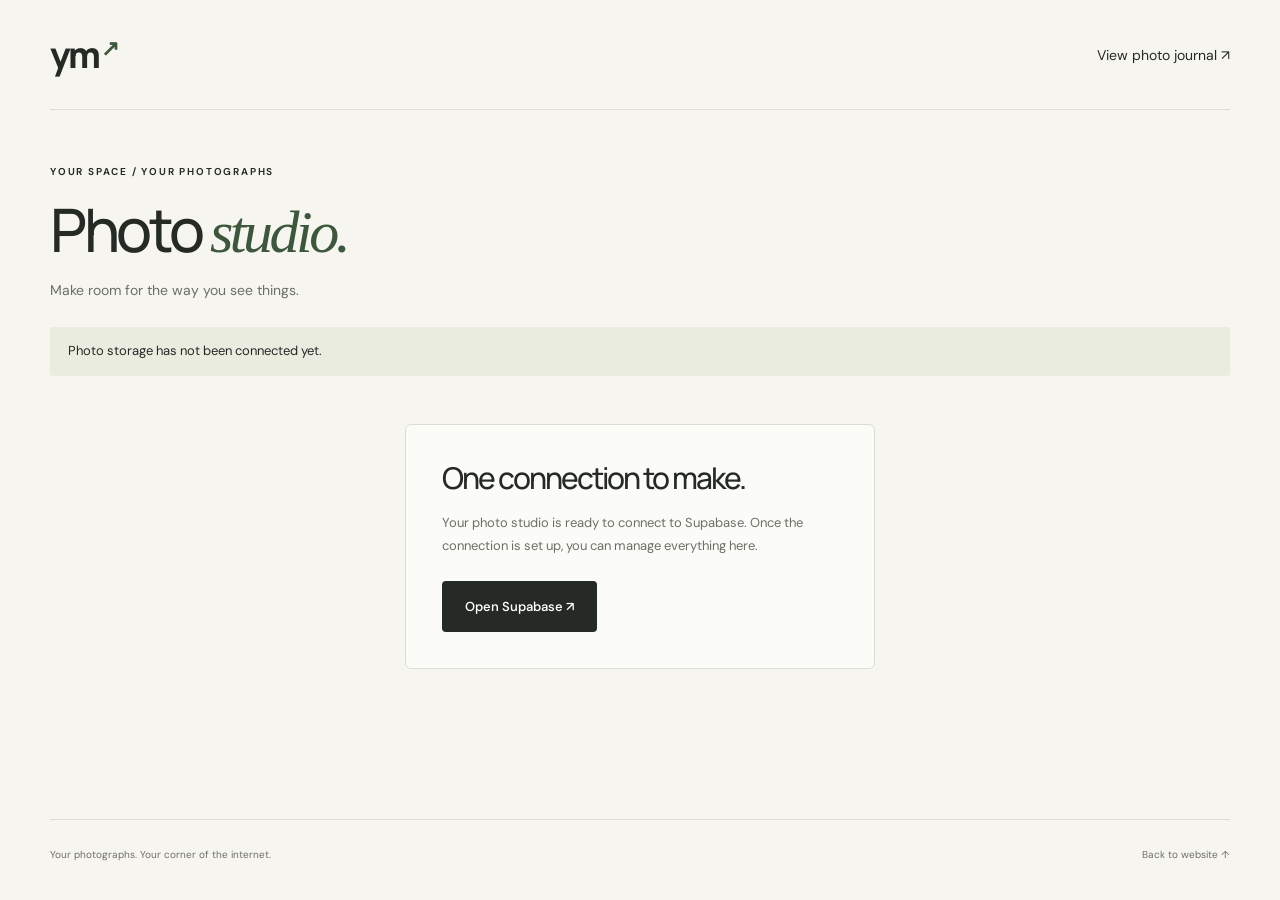
==== admin/index.html @ a3010257 "Add on-site photo journal and secure Supabase admin studio" ====
<!doctype html>
<html lang="en"><head>
  <meta charset="utf-8"><meta name="viewport" content="width=device-width, initial-scale=1"><meta name="robots" content="noindex,nofollow">
  <title>Photo studio — Yusuf</title><link rel="icon" href="../assets/favicon.svg" type="image/svg+xml">
  <link rel="stylesheet" href="../styles.css"><link rel="stylesheet" href="../photos.css"><link rel="stylesheet" href="admin.css">
  <script src="../photo-config.js" defer></script><script src="../vendor/supabase.js" defer></script><script type="module" src="admin.js"></script>
</head><body>
  <header class="site-header wrap"><a class="wordmark" href="../" aria-label="Yusuf home">ym<span>↗</span></a><nav aria-label="Studio navigation"><a href="../photos/">View photo journal ↗</a><button id="logout" hidden>Log out</button></nav></header>
  <main class="wrap studio"><div class="studio-heading"><div><p class="eyebrow">YOUR SPACE / YOUR PHOTOGRAPHS</p><h1>Photo <em>studio.</em></h1><p class="studio-intro">Make room for the way you see things.</p></div><div id="counts" class="studio-counts" hidden></div></div>
    <p id="status" role="status" aria-live="polite">Connecting…</p>
    <section id="setup" class="login-panel" hidden><h2>One connection to make.</h2><p>Your photo studio is ready to connect to Supabase. Once the connection is set up, you can manage everything here.</p><a class="button dark" href="https://supabase.com/dashboard" target="_blank" rel="noopener noreferrer">Open Supabase ↗</a></section>
    <section id="login" class="login-panel" hidden><h2>Welcome back.</h2><p>Log in to look after your photo journal.</p><form id="login-form"><label>Email<input type="email" name="email" autocomplete="username" required></label><label>Password<input type="password" name="password" autocomplete="current-password" required></label><button class="button dark" type="submit">Log in <span aria-hidden="true">↗</span></button></form><button id="forgot" class="plain-button">Forgot your password?</button></section>
    <section id="recovery" class="login-panel" hidden><h2>A fresh start.</h2><form id="password-form"><label>New password<input name="password" type="password" autocomplete="new-password" minlength="12" required></label><button class="button dark">Update password</button></form></section>
    <section id="workspace" hidden>
      <div class="studio-toolbar"><div><button class="button dark" id="upload">+ Add photos</button><input type="file" id="files" accept="image/jpeg,image/png,image/webp,image/avif" multiple hidden><span class="file-note">JPG, PNG, WebP, AVIF · up to 15 MB each</span></div><button id="save" class="button dark" disabled>Save changes ↗</button></div>
      <div class="studio-options"><label>Gallery layout<select id="layout"><option value="editorial">Editorial — staggered</option><option value="grid">Clean grid</option></select></label><label>Desktop columns<select id="columns"><option value="2">Two</option><option value="3">Three</option><option value="4">Four</option></select></label><label>Homepage cover<select id="hero"><option value="">No cover photo</option></select></label><button class="plain-button" id="discard" disabled>Discard unsaved changes</button></div>
      <p class="edit-note">Changes stay here until you save. Hidden photos are only visible to you. Use the arrows to change their order.</p>
      <div id="photo-list" class="studio-grid"></div><p id="empty" hidden>Your next photograph starts here. Add a few photos to begin.</p>
    </section>
    <noscript><p>Turn on JavaScript to use your photo studio.</p></noscript>
  </main>
  <dialog id="delete-dialog" class="confirm-dialog"><form method="dialog"><h2>Delete this photograph?</h2><p id="delete-name"></p><p>It will be removed from the website when you save your changes.</p><div><button value="cancel">Keep photo</button><button value="delete" class="danger">Delete photo</button></div></form></dialog>
  <footer class="wrap"><p>Your photographs. Your corner of the internet.</p><a href="../">Back to website ↑</a></footer>
</body></html>
---- styles.css ----
@import url('https://fonts.googleapis.com/css2?family=DM+Sans:wght@400;450;500;550;600;650;700&family=Manrope:wght@400;500;600;650;700;750;800&display=swap');
:root{--paper:#f6f5ef;--ink:#252a25;--muted:#6b7066;--green:#3c573c;--line:#dcded3;--serif:Georgia,'Times New Roman',serif}*{box-sizing:border-box}html{scroll-behavior:smooth;scroll-padding-top:30px}body{margin:0;background:var(--paper);color:var(--ink);font-family:'DM Sans',sans-serif;-webkit-font-smoothing:antialiased}a{color:inherit;text-decoration:none}button,a{-webkit-tap-highlight-color:transparent}a:focus-visible,button:focus-visible{outline:3px solid #7c942f;outline-offset:6px}img{max-width:100%;display:block}::selection{background:#d9e5ba}.wrap{width:min(1240px,calc(100% - 100px));margin-inline:auto}.site-header{display:flex;justify-content:space-between;align-items:center;height:110px;border-bottom:1px solid var(--line)}.wordmark{font-family:'Manrope',sans-serif;font-size:36px;font-weight:800;letter-spacing:-3px;line-height:1}.wordmark span{font-size:22px;margin-left:3px;color:var(--green);vertical-align:top;letter-spacing:0}nav{display:flex;gap:38px;font-size:14px}nav a:hover,.text-link:hover{color:#6a7d30}.hero{display:grid;grid-template-columns:1.05fr 1fr;gap:6%;padding-block:74px 68px;align-items:center}.eyebrow{font-size:10px;letter-spacing:1.8px;font-weight:650;margin:0 0 30px;display:flex;align-items:center;gap:9px}.status-dot{height:7px;width:7px;background:var(--green);border-radius:50%}h1,h2,h3,p,figure{margin:0}h1,h2,h3{font-family:'Manrope',sans-serif}h1{font-size:clamp(46px,5.2vw,72px);font-weight:500;line-height:1.04;letter-spacing:-3.5px}h1 em,h2 em,.interlude em,.photo-item p em{font-family:var(--serif);font-weight:400}h1 em{color:var(--green)}.intro{font-size:15px;line-height:1.75;max-width:355px;margin:26px 0}.button{display:inline-flex;justify-content:space-between;align-items:center;gap:35px;padding:17px 23px;border-radius:4px;font-size:13px;font-weight:550;transition:background .2s,transform .2s}.button:hover{transform:translateY(-2px)}.dark{background:var(--ink);color:#fff}.dark:hover{background:var(--green)}.hero-note{display:flex;align-items:center;gap:12px;font-size:10px;color:var(--muted);line-height:1.6;margin-top:32px}.small-cross{font-size:32px;color:var(--green)}.hero-photo{align-self:stretch;position:relative;min-height:570px;padding-bottom:42px}.hero-photo>img{height:100%;width:100%;object-fit:cover;border-radius:140px 4px 4px 4px;position:absolute;inset:0;height:calc(100% - 42px)}.hero-photo figcaption{display:flex;justify-content:space-between;align-items:center;gap:15px;position:absolute;bottom:0;width:100%;font-size:11px}.hero-photo figcaption>span{font-size:9px;letter-spacing:1.4px;color:var(--muted)}.photo-stamp{position:absolute;right:22px;top:25px;border:1px solid #ffffff80;color:#fff;font-size:8px;letter-spacing:1px;line-height:1.7;padding:9px;text-align:center;background:#1a261718}.interlude{border-block:1px solid var(--line);padding-block:25px;display:flex;align-items:center;justify-content:space-between;gap:20px}.interlude>span:first-child{font-size:9px;letter-spacing:1.6px;color:var(--muted)}.interlude p{font-size:18px}.interlude>span:last-child{font-size:23px}.section{padding-block:88px}.section-heading{display:flex;justify-content:space-between;align-items:flex-end;gap:25px;margin-bottom:36px}.section-heading .eyebrow{margin-bottom:17px}h2{font-size:clamp(34px,3.6vw,48px);font-weight:500;letter-spacing:-2px;line-height:1.15}h2>span{color:var(--green)}.text-link{font-size:12px;font-weight:550;border-bottom:1px solid var(--line);padding-bottom:7px;display:inline-flex;gap:30px;align-items:center}.project-grid{display:grid;grid-template-columns:1fr 1fr;gap:30px}.project-art{height:300px;display:block;overflow:hidden;position:relative;border-radius:7px}.race-art{background:#111d21}.race-art>img{height:100%;width:100%;object-fit:cover;transition:transform .5s}.project-art:hover>img{transform:scale(1.03)}.art-label{position:absolute;top:23px;left:24px;z-index:1;font-size:8px;letter-spacing:1.5px;color:#dce7e1}.play-pill{position:absolute;right:20px;bottom:20px;background:#d6ee8b;padding:12px 16px;border-radius:3px;font-size:9px;letter-spacing:1px;display:flex;gap:24px}.drop-art{background:#e4e7dd;display:grid;place-items:center}.drop-art .art-label{color:#58604f}.drop-window{width:64%;max-width:330px;background:#f6f7f1;border:1px solid #fff;border-radius:9px;box-shadow:0 24px 40px #4e5c4320;transform:rotate(-4deg);margin-top:25px;transition:transform .3s}.drop-art:hover .drop-window{transform:rotate(0deg)}.window-top{display:flex;padding:12px;border-bottom:1px solid #dfe2d7;align-items:center;gap:4px}.window-top i{height:5px;width:5px;background:#c4c8bc;border-radius:50%}.window-top span{font-size:9px;margin-left:auto;margin-right:40%}.drop-zone{display:flex;align-items:center;flex-direction:column;padding:14px 15px 22px}.drop-zone svg{width:55px;height:55px;stroke:#6a8261;fill:none;stroke-width:2;margin-bottom:10px}.drop-zone strong{font-size:13px;font-weight:500}.drop-zone span{font-size:9px;color:var(--muted);margin-top:6px}.project-info{padding-top:24px}.tags{display:flex;gap:7px;margin-bottom:13px}.tags span{font-size:9px;padding:5px 8px;border:1px solid var(--line);border-radius:3px;color:var(--muted)}h3{font-size:23px;font-weight:550;letter-spacing:-.7px}h3 a{display:flex;justify-content:space-between}h3 a span{font-size:22px;font-weight:400}.project-info p{font-size:13px;color:var(--muted);line-height:1.7;max-width:380px;margin:10px 0 18px}.more-projects{margin-top:38px;border-top:1px solid var(--line);padding-top:22px;display:flex;align-items:center;gap:32px;font-size:12px}.more-projects>span{font-size:9px;color:var(--muted);letter-spacing:1.2px;margin-right:auto}.more-projects a{display:flex;gap:26px}.photography{background:#e9ecdf}.photo-intro{font-size:13px;line-height:1.8;color:#5f6757}.photo-intro .text-link{margin-top:18px;border-color:#c8cfbb;color:var(--ink)}.photo-grid{display:grid;grid-template-columns:1fr 1.15fr 1fr;gap:24px;align-items:start;margin-top:46px}.photo-item>img{width:100%;height:auto;aspect-ratio:2/3;object-fit:cover;border-radius:3px;transition:filter .3s}.photo-item:hover>img{filter:brightness(1.06)}.photo-item>span{display:flex;justify-content:space-between;font-size:8px;letter-spacing:1.2px;margin-top:14px;color:#56624c}.photo-item.landscape{margin-top:58px}.photo-item.landscape>img{aspect-ratio:3/2}.photo-item p{font-size:31px;line-height:1.2;letter-spacing:-.8px;margin:32px 0 0 10px}.connect{display:grid;grid-template-columns:1fr 1fr;gap:70px;align-items:center}.connect .eyebrow{margin-bottom:24px}.connect h2{position:relative;font-size:54px}.connect p:last-child{font-size:13px;color:var(--muted);margin-top:22px}.connect-star{display:inline-block;font-size:67px;vertical-align:middle;margin-left:20px}.social-links{display:grid}.social-links a{display:flex;align-items:center;gap:22px;border-bottom:1px solid var(--line);padding:22px 0;transition:padding .2s}.social-links a[hidden]{display:none}.social-links a:hover{padding-left:8px;color:var(--green)}.social-links a>span:first-child{font-size:9px;color:var(--muted)}.social-links strong{font-weight:450;font-size:22px}.social-links a>span:last-child{margin-left:auto;font-size:24px}footer{display:flex;align-items:center;justify-content:space-between;gap:20px;border-top:1px solid var(--line);padding-block:28px}footer .wordmark{font-size:26px}footer p,footer>a:last-child{font-size:10px;color:var(--muted)}.skip-link{position:fixed;top:-100px;left:20px;padding:14px;background:#fff;z-index:10}.skip-link:focus{top:15px}
@media(min-width:1600px){.hero{padding-block:90px}.hero-photo{min-height:630px}}
@media(max-width:900px){.wrap{width:calc(100% - 48px)}.hero{gap:30px;padding-block:50px}h1{font-size:52px}.hero-photo{min-height:530px}.interlude p{font-size:15px}.project-art{height:250px}.photo-grid{gap:15px}.connect{gap:35px}.connect h2{font-size:44px}.connect-star{font-size:44px;margin-left:10px}}
@media(max-width:620px){.wrap{width:calc(100% - 40px)}.site-header{height:80px}nav{gap:20px;font-size:11px}.wordmark{font-size:30px}.hero{grid-template-columns:1fr;padding-top:40px;gap:38px}h1{font-size:58px;letter-spacing:-3px}.hero .eyebrow{font-size:9px}.hero-copy .intro{max-width:320px}.hero-note{display:none}.hero-photo{min-height:400px}.hero-photo>img{border-radius:95px 4px 4px 4px}.interlude{align-items:start}.interlude>span:first-child{max-width:85px;line-height:1.6;font-size:8px}.interlude p{max-width:190px;line-height:1.5}.section{padding-block:60px}.section-heading{align-items:start;flex-direction:column;gap:22px}h2{font-size:38px}.project-grid{grid-template-columns:1fr;gap:35px}.project-art{height:265px}.project-info{padding-top:18px}.more-projects{align-items:start;flex-direction:column;gap:18px}.more-projects a{width:100%;justify-content:space-between}.photo-grid{grid-template-columns:1fr 1fr;gap:18px;margin-top:30px}.photo-item.landscape{margin-top:40px}.photo-item:last-child{grid-column:1/-1;max-width:70%;margin:6px auto 0}.photo-item p{font-size:24px;margin:24px 0 0}.photo-item>span{font-size:7px;letter-spacing:.5px}.connect{grid-template-columns:1fr;gap:26px}.connect h2{font-size:48px}.connect-star{font-size:55px}.connect .eyebrow{font-size:9px}footer{flex-wrap:wrap}footer p{order:3;width:100%}.social-links strong{font-size:22px}}
@media(prefers-reduced-motion:reduce){html{scroll-behavior:auto}*,*::before,*::after{transition:none!important;animation:none!important}}

.support{margin-top:30px}.support p{font-size:11px;color:var(--muted);line-height:1.7;margin:0 0 14px}.coffee-widget{min-height:0}.coffee-widget:has(.bmc-btn)+.coffee-fallback{display:none}.coffee-widget .bmc-btn{min-width:0!important;max-width:100%;height:52px!important;font-size:23px!important}.coffee-fallback{margin-top:4px;padding:13px 18px;background:#5f7fff;color:white;border-radius:5px;border:0}.coffee-fallback:hover{color:white;background:#4c6de8}
---- photos.css ----
[hidden]{display:none!important}.journal-intro{font-size:14px;line-height:1.8;color:var(--muted)}.journal-grid{display:grid;grid-template-columns:repeat(var(--columns,3),minmax(0,1fr));gap:32px 24px;margin-top:48px}.photo-item{background:none;border:0;padding:0;text-align:left;color:inherit;font:inherit;cursor:pointer;min-width:0}.photo-item[data-aspect="square"]>img{aspect-ratio:1}.photo-item[data-aspect="original"]>img{aspect-ratio:auto;object-fit:contain}.journal-grid .photo-item.landscape{margin-top:0}.journal-grid .photo-item>img{aspect-ratio:4/5}.journal-grid .photo-item[data-aspect="landscape"]>img{aspect-ratio:3/2}.journal-grid .photo-item[data-aspect="square"]>img{aspect-ratio:1}.journal-grid .photo-item[data-aspect="original"]>img{aspect-ratio:auto}.journal-grid[data-layout="editorial"] .photo-item:nth-child(3n+2){margin-top:64px}.journal-grid .journal-caption{font:12px/1.7 'DM Sans',sans-serif;color:var(--muted);letter-spacing:0;margin:10px 0;white-space:pre-line}.photo-grid[data-layout="grid"]{grid-template-columns:repeat(var(--columns,3),minmax(0,1fr))}.photo-grid[data-layout="grid"] .photo-item{margin-top:0;max-width:none;grid-column:auto}.photo-grid[data-layout="grid"] .photo-item>img{aspect-ratio:4/5}.photo-grid[data-layout="grid"] .photo-item[data-aspect="square"]>img{aspect-ratio:1}.photo-grid[data-layout="grid"] .photo-item[data-aspect="landscape"]>img{aspect-ratio:3/2}.photo-grid[data-layout="grid"] .photo-item[data-aspect="original"]>img{aspect-ratio:auto}.photo-viewer{width:min(1100px,94vw);max-height:94dvh;background:var(--paper);border:0;border-radius:6px;padding:24px;color:var(--ink)}.photo-viewer::backdrop{background:#101610df}.viewer-close{display:block;margin:0 0 15px auto;border:0;background:none;font:14px 'DM Sans',sans-serif;cursor:pointer;padding:8px}.viewer-body>img{width:100%;height:65dvh;object-fit:contain}.viewer-caption h2{font-size:22px;letter-spacing:-.5px;margin-top:20px}.viewer-caption p{font-size:13px;line-height:1.7;margin-top:8px;white-space:pre-line}.viewer-controls{display:flex;justify-content:space-between;align-items:center;margin-top:20px;font-size:12px}.viewer-controls button{border:1px solid var(--line);background:none;padding:12px;font:inherit;cursor:pointer}.hero:has(.hero-photo[hidden]){grid-template-columns:1fr}.hero:has(.hero-photo[hidden]) .hero-copy{max-width:700px}@media(max-width:620px){.journal-grid{grid-template-columns:repeat(2,minmax(0,1fr));gap:28px 16px}.journal-grid .photo-item:last-child{grid-column:auto;max-width:none;margin:0}.journal-grid[data-layout="editorial"] .photo-item:nth-child(3n+2){margin-top:30px}.photo-grid[data-layout="grid"]{grid-template-columns:repeat(2,minmax(0,1fr))}.viewer-body>img{height:55dvh}.photo-viewer{padding:15px}}
@media(min-width:621px){.photo-grid[data-columns="2"]{grid-template-columns:repeat(2,minmax(0,1fr))}.photo-grid[data-columns="4"]{grid-template-columns:repeat(4,minmax(0,1fr))}}
---- admin/admin.css ----
.studio{padding-block:55px 80px;min-height:78vh}.studio-heading{display:flex;justify-content:space-between;align-items:end;margin-bottom:28px}.studio-heading h1{font-size:60px}.studio-heading .eyebrow{margin-bottom:20px}.studio-intro{margin-top:18px;font-size:14px;color:var(--muted)}.studio-counts{font-size:12px;line-height:1.8;text-align:right;color:var(--muted)}#status{padding:14px 18px;background:#e9ecdf;border-radius:4px;font-size:13px;line-height:1.6;margin-bottom:24px}#status:empty{display:none}#status[data-error="true"]{background:#f7e4df;color:#8c3425}.login-panel{max-width:470px;margin:48px auto 70px;padding:36px;border:1px solid var(--line);border-radius:6px;background:#fff9}.login-panel h2{font-size:30px}.login-panel p{font-size:13px;line-height:1.8;color:var(--muted);margin:15px 0 24px}.login-panel form{display:grid;gap:20px}label{display:grid;gap:8px;font-size:11px;font-weight:550}input,select,textarea{width:100%;min-width:0;border:1px solid #ccd1c4;background:#fff;border-radius:4px;padding:12px;color:var(--ink);font:13px 'DM Sans',sans-serif}textarea{resize:vertical;min-height:78px}input:focus-visible,select:focus-visible,textarea:focus-visible{outline:2px solid #7c942f;outline-offset:2px}button{cursor:pointer;font-family:inherit}.button{border:0}.plain-button,nav button{border:0;background:none;padding:10px 0;font-size:12px;color:var(--green)}.login-panel .plain-button{margin-top:15px}button:disabled{cursor:default;opacity:.45}.studio-toolbar{display:flex;justify-content:space-between;gap:20px;padding-block:8px 28px;border-bottom:1px solid var(--line)}.studio-toolbar>div{display:flex;align-items:center;gap:16px}.file-note{font-size:10px;color:var(--muted)}.studio-options{display:grid;grid-template-columns:1fr .8fr 1.5fr auto;align-items:end;gap:20px;padding-block:24px}.studio-options .plain-button{padding-bottom:13px}.edit-note{font-size:12px;line-height:1.8;color:var(--muted);margin:0 0 28px}.studio-grid{display:grid;grid-template-columns:repeat(3,minmax(0,1fr));gap:24px}.edit-card{border:1px solid var(--line);border-radius:6px;background:#fffc;overflow:hidden;min-width:0}.edit-preview{height:230px;position:relative;background:#e9ecdf}.edit-preview img{width:100%;height:100%;object-fit:cover}.photo-state{position:absolute;left:12px;top:12px;background:var(--paper);padding:6px 9px;border-radius:3px;font-size:9px}.edit-fields{padding:20px;display:grid;gap:16px}.field-pair{display:grid;grid-template-columns:1fr 1fr;gap:12px}.check-row{display:flex;gap:18px;flex-wrap:wrap}.check-row label{display:flex;align-items:center;gap:6px}.check-row input{width:auto}.focal-control input{padding:0;accent-color:var(--green)}.card-actions{display:flex;justify-content:space-between;gap:10px;border-top:1px solid var(--line);padding-top:16px}.card-actions button{border:1px solid var(--line);background:none;padding:9px 12px;border-radius:3px;font-size:11px}.card-actions .danger,.danger{color:#a13d2a}.confirm-dialog{border:1px solid var(--line);border-radius:6px;background:var(--paper);padding:30px;max-width:430px;width:90vw;color:var(--ink)}.confirm-dialog::backdrop{background:#101610a0}.confirm-dialog h2{font-size:25px}.confirm-dialog p{font-size:13px;line-height:1.7;margin-top:16px}.confirm-dialog form>div{display:flex;justify-content:end;gap:15px;margin-top:28px}.confirm-dialog button{background:#fff;border:1px solid var(--line);padding:12px;border-radius:3px;font-size:12px}@media(max-width:900px){.studio-grid{grid-template-columns:repeat(2,minmax(0,1fr))}.studio-options{grid-template-columns:1fr 1fr}.studio-toolbar>div{align-items:start;flex-direction:column;gap:10px}}@media(max-width:620px){.studio{padding-top:35px}.studio-heading h1{font-size:47px}.studio-heading{align-items:start}.studio-counts{max-width:100px}.studio-grid{grid-template-columns:1fr}.studio-toolbar{align-items:start}.studio-toolbar .button{gap:10px;padding:14px 17px}.file-note{max-width:160px;line-height:1.6}.login-panel{padding:24px}.studio-options{gap:14px}.studio-options>label:last-of-type{grid-column:1/-1}.studio-options .plain-button{text-align:left}.edit-preview{height:300px}}
.studio-toolbar{position:sticky;top:0;z-index:2;background:var(--paper);padding-top:16px}
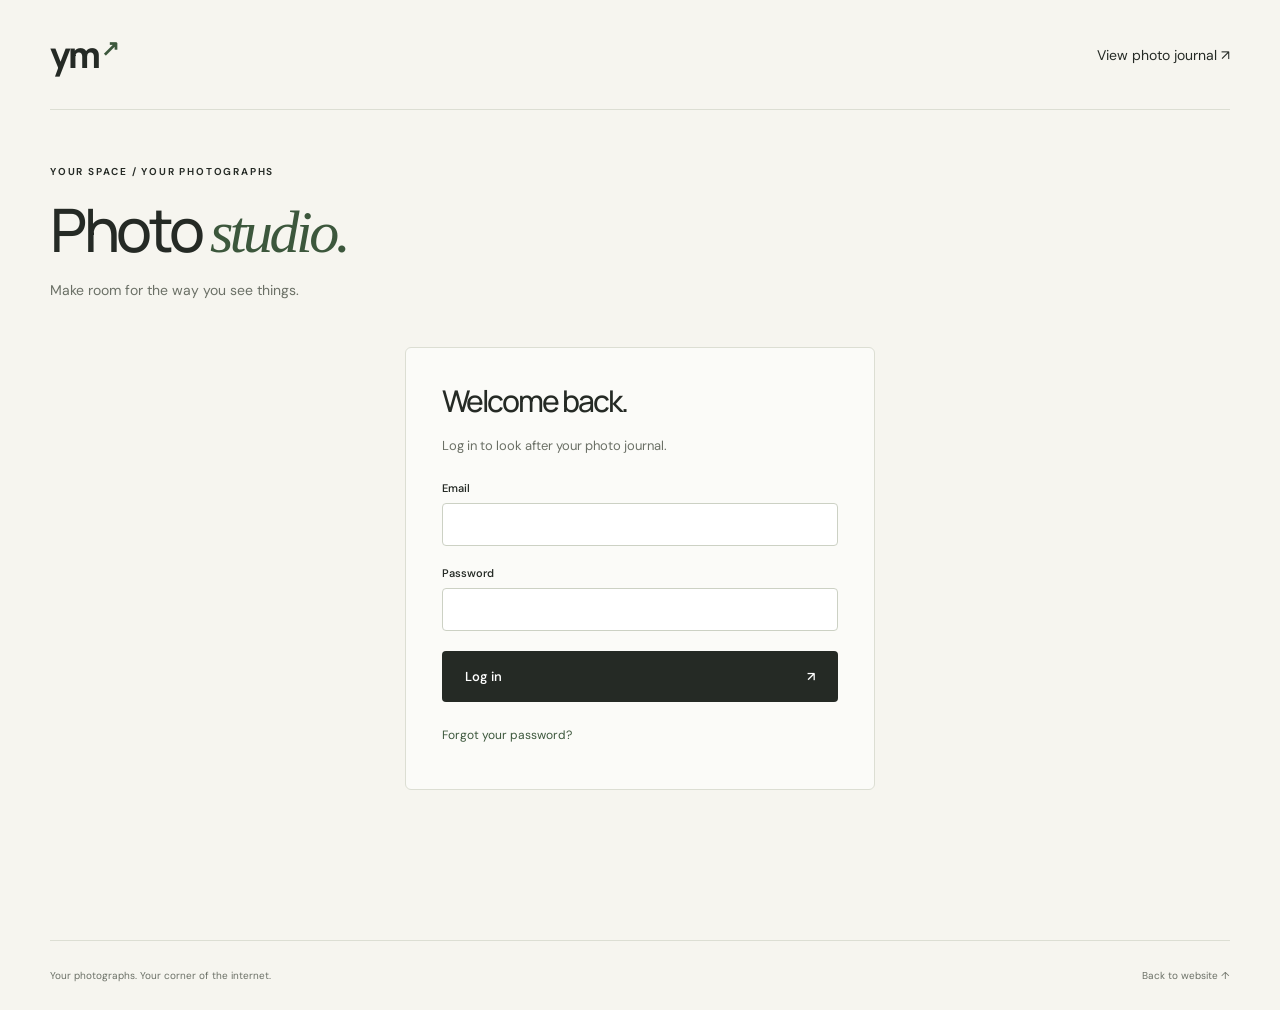
==== commit 287fa9e7: "Add secure AI photo suggestions with review before publishing" ====
--- a/admin/index.html
+++ b/admin/index.html
@@ -15,6 +15,7 @@
       <div class="studio-toolbar"><div><button class="button dark" id="upload">+ Add photos</button><input type="file" id="files" accept="image/jpeg,image/png,image/webp,image/avif" multiple hidden><span class="file-note">JPG, PNG, WebP, AVIF · up to 15 MB each</span></div><button id="save" class="button dark" disabled>Save changes ↗</button></div>
       <div class="studio-options"><label>Gallery layout<select id="layout"><option value="editorial">Editorial — staggered</option><option value="grid">Clean grid</option></select></label><label>Desktop columns<select id="columns"><option value="2">Two</option><option value="3">Three</option><option value="4">Four</option></select></label><label>Homepage cover<select id="hero"><option value="">No cover photo</option></select></label><button class="plain-button" id="discard" disabled>Discard unsaved changes</button></div>
       <p class="edit-note">Changes stay here until you save. Hidden photos are only visible to you. Use the arrows to change their order.</p>
+      <section class="ai-panel" aria-labelledby="ai-heading"><div><p class="eyebrow">A LITTLE HELP WITH THE WORDS</p><h2 id="ai-heading">AI photo assistant.</h2><p>Get a title, caption, accessibility description, and display shape for any photo. Review the draft and make it yours.</p><p class="ai-privacy">“Suggest with AI” sends a small photo preview and your notes to OpenAI. Nothing is published until you save.</p></div><div><label>Notes for the AI <span class="optional">optional</span><textarea id="ai-notes" maxlength="1000" rows="2" placeholder="A place, a memory, or the style you want…"></textarea></label><p id="ai-status" role="status">Checking AI connection…</p></div></section>
       <div id="photo-list" class="studio-grid"></div><p id="empty" hidden>Your next photograph starts here. Add a few photos to begin.</p>
     </section>
     <noscript><p>Turn on JavaScript to use your photo studio.</p></noscript>
--- a/admin/admin.css
+++ b/admin/admin.css
@@ -1,2 +1,3 @@
 .studio{padding-block:55px 80px;min-height:78vh}.studio-heading{display:flex;justify-content:space-between;align-items:end;margin-bottom:28px}.studio-heading h1{font-size:60px}.studio-heading .eyebrow{margin-bottom:20px}.studio-intro{margin-top:18px;font-size:14px;color:var(--muted)}.studio-counts{font-size:12px;line-height:1.8;text-align:right;color:var(--muted)}#status{padding:14px 18px;background:#e9ecdf;border-radius:4px;font-size:13px;line-height:1.6;margin-bottom:24px}#status:empty{display:none}#status[data-error="true"]{background:#f7e4df;color:#8c3425}.login-panel{max-width:470px;margin:48px auto 70px;padding:36px;border:1px solid var(--line);border-radius:6px;background:#fff9}.login-panel h2{font-size:30px}.login-panel p{font-size:13px;line-height:1.8;color:var(--muted);margin:15px 0 24px}.login-panel form{display:grid;gap:20px}label{display:grid;gap:8px;font-size:11px;font-weight:550}input,select,textarea{width:100%;min-width:0;border:1px solid #ccd1c4;background:#fff;border-radius:4px;padding:12px;color:var(--ink);font:13px 'DM Sans',sans-serif}textarea{resize:vertical;min-height:78px}input:focus-visible,select:focus-visible,textarea:focus-visible{outline:2px solid #7c942f;outline-offset:2px}button{cursor:pointer;font-family:inherit}.button{border:0}.plain-button,nav button{border:0;background:none;padding:10px 0;font-size:12px;color:var(--green)}.login-panel .plain-button{margin-top:15px}button:disabled{cursor:default;opacity:.45}.studio-toolbar{display:flex;justify-content:space-between;gap:20px;padding-block:8px 28px;border-bottom:1px solid var(--line)}.studio-toolbar>div{display:flex;align-items:center;gap:16px}.file-note{font-size:10px;color:var(--muted)}.studio-options{display:grid;grid-template-columns:1fr .8fr 1.5fr auto;align-items:end;gap:20px;padding-block:24px}.studio-options .plain-button{padding-bottom:13px}.edit-note{font-size:12px;line-height:1.8;color:var(--muted);margin:0 0 28px}.studio-grid{display:grid;grid-template-columns:repeat(3,minmax(0,1fr));gap:24px}.edit-card{border:1px solid var(--line);border-radius:6px;background:#fffc;overflow:hidden;min-width:0}.edit-preview{height:230px;position:relative;background:#e9ecdf}.edit-preview img{width:100%;height:100%;object-fit:cover}.photo-state{position:absolute;left:12px;top:12px;background:var(--paper);padding:6px 9px;border-radius:3px;font-size:9px}.edit-fields{padding:20px;display:grid;gap:16px}.field-pair{display:grid;grid-template-columns:1fr 1fr;gap:12px}.check-row{display:flex;gap:18px;flex-wrap:wrap}.check-row label{display:flex;align-items:center;gap:6px}.check-row input{width:auto}.focal-control input{padding:0;accent-color:var(--green)}.card-actions{display:flex;justify-content:space-between;gap:10px;border-top:1px solid var(--line);padding-top:16px}.card-actions button{border:1px solid var(--line);background:none;padding:9px 12px;border-radius:3px;font-size:11px}.card-actions .danger,.danger{color:#a13d2a}.confirm-dialog{border:1px solid var(--line);border-radius:6px;background:var(--paper);padding:30px;max-width:430px;width:90vw;color:var(--ink)}.confirm-dialog::backdrop{background:#101610a0}.confirm-dialog h2{font-size:25px}.confirm-dialog p{font-size:13px;line-height:1.7;margin-top:16px}.confirm-dialog form>div{display:flex;justify-content:end;gap:15px;margin-top:28px}.confirm-dialog button{background:#fff;border:1px solid var(--line);padding:12px;border-radius:3px;font-size:12px}@media(max-width:900px){.studio-grid{grid-template-columns:repeat(2,minmax(0,1fr))}.studio-options{grid-template-columns:1fr 1fr}.studio-toolbar>div{align-items:start;flex-direction:column;gap:10px}}@media(max-width:620px){.studio{padding-top:35px}.studio-heading h1{font-size:47px}.studio-heading{align-items:start}.studio-counts{max-width:100px}.studio-grid{grid-template-columns:1fr}.studio-toolbar{align-items:start}.studio-toolbar .button{gap:10px;padding:14px 17px}.file-note{max-width:160px;line-height:1.6}.login-panel{padding:24px}.studio-options{gap:14px}.studio-options>label:last-of-type{grid-column:1/-1}.studio-options .plain-button{text-align:left}.edit-preview{height:300px}}
 .studio-toolbar{position:sticky;top:0;z-index:2;background:var(--paper);padding-top:16px}
+.ai-panel{display:grid;grid-template-columns:1.2fr 1fr;gap:40px;border:1px solid var(--line);background:#e9ecdf70;border-radius:6px;padding:28px;margin-bottom:28px}.ai-panel h2{font-size:27px;letter-spacing:-.8px;margin:10px 0}.ai-panel p{font-size:12px;line-height:1.7;color:var(--muted)}.ai-panel .eyebrow{font-size:9px;letter-spacing:1.5px}.ai-panel .ai-privacy{font-size:10px;margin-top:12px}.optional{font-weight:400;color:var(--muted)}#ai-status{margin-top:12px}.ai-button{width:100%;padding:12px;border:1px solid #b9c2a8;border-radius:4px;background:#edf0e4;color:var(--green);font-size:12px}.ai-suggestion{padding:18px;border:1px solid #bdc7aa;border-radius:4px;background:#f4f6ed}.ai-suggestion h3{font:550 14px 'DM Sans',sans-serif;margin-bottom:14px}.ai-suggestion dt{font-size:10px;font-weight:600;color:var(--green);margin-top:12px}.ai-suggestion dd{font-size:12px;line-height:1.6;margin:5px 0 0;white-space:pre-line;overflow-wrap:anywhere}.ai-suggestion p{font-size:11px;line-height:1.6;color:var(--muted);margin-top:16px}.ai-review-actions{display:flex;flex-wrap:wrap;gap:8px;margin-top:18px}.ai-review-actions .button{font-size:11px;padding:12px}.ai-review-actions .plain-button{font-size:11px}.ai-suggestion:focus{outline:2px solid #7c942f;outline-offset:3px}@media(max-width:620px){.ai-panel{grid-template-columns:1fr;gap:20px;padding:22px}}
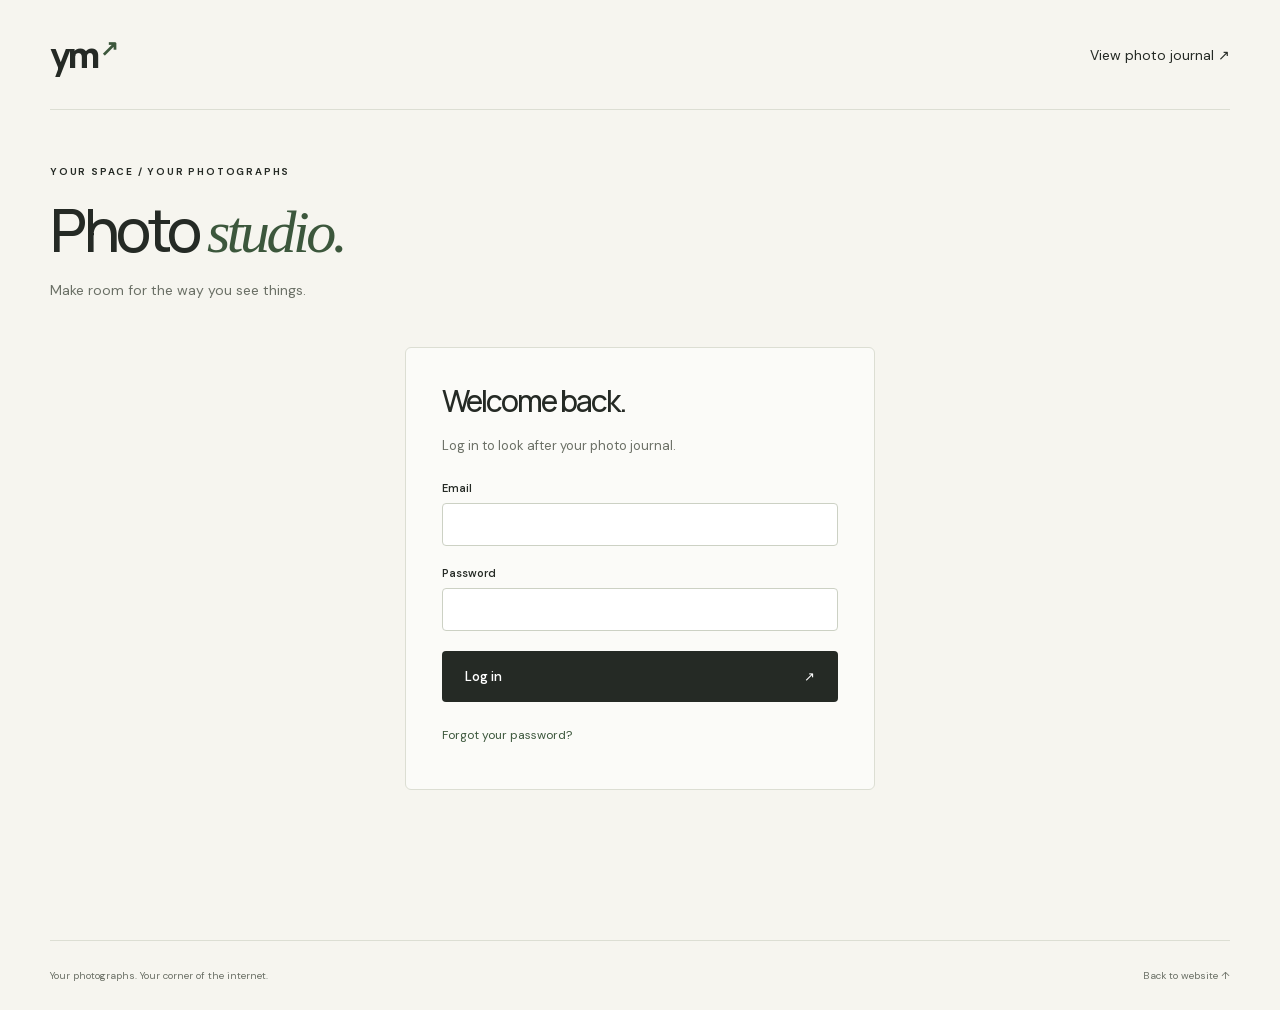
==== commit e10b066c: "Automatically optimize photo uploads and speed up public gallery loading" ====
--- a/admin/index.html
+++ b/admin/index.html
@@ -2,8 +2,10 @@
 <html lang="en"><head>
   <meta charset="utf-8"><meta name="viewport" content="width=device-width, initial-scale=1"><meta name="robots" content="noindex,nofollow">
   <title>Photo studio — Yusuf</title><link rel="icon" href="../assets/favicon.svg" type="image/svg+xml">
-  <link rel="stylesheet" href="../styles.css"><link rel="stylesheet" href="../photos.css"><link rel="stylesheet" href="admin.css">
-  <script src="../photo-config.js" defer></script><script src="../vendor/supabase.js" defer></script><script type="module" src="admin.js"></script>
+  <link rel="preload" href="../assets/fonts/dm-sans-latin.woff2" as="font" type="font/woff2" crossorigin>
+  <link rel="preload" href="../assets/fonts/manrope-latin.woff2" as="font" type="font/woff2" crossorigin>
+  <link rel="stylesheet" href="../styles.css?v=20261113-speed"><link rel="stylesheet" href="../photos.css"><link rel="stylesheet" href="admin.css?v=20261011-batch">
+  <script src="../photo-config.js" defer></script><script src="../vendor/supabase.js" defer></script><script type="module" src="admin.js?v=20261113-speed"></script>
 </head><body>
   <header class="site-header wrap"><a class="wordmark" href="../" aria-label="Yusuf home">ym<span>↗</span></a><nav aria-label="Studio navigation"><a href="../photos/">View photo journal ↗</a><button id="logout" hidden>Log out</button></nav></header>
   <main class="wrap studio"><div class="studio-heading"><div><p class="eyebrow">YOUR SPACE / YOUR PHOTOGRAPHS</p><h1>Photo <em>studio.</em></h1><p class="studio-intro">Make room for the way you see things.</p></div><div id="counts" class="studio-counts" hidden></div></div>
@@ -11,11 +13,12 @@
     <section id="setup" class="login-panel" hidden><h2>One connection to make.</h2><p>Your photo studio is ready to connect to Supabase. Once the connection is set up, you can manage everything here.</p><a class="button dark" href="https://supabase.com/dashboard" target="_blank" rel="noopener noreferrer">Open Supabase ↗</a></section>
     <section id="login" class="login-panel" hidden><h2>Welcome back.</h2><p>Log in to look after your photo journal.</p><form id="login-form"><label>Email<input type="email" name="email" autocomplete="username" required></label><label>Password<input type="password" name="password" autocomplete="current-password" required></label><button class="button dark" type="submit">Log in <span aria-hidden="true">↗</span></button></form><button id="forgot" class="plain-button">Forgot your password?</button></section>
     <section id="recovery" class="login-panel" hidden><h2>A fresh start.</h2><form id="password-form"><label>New password<input name="password" type="password" autocomplete="new-password" minlength="12" required></label><button class="button dark">Update password</button></form></section>
+    <section id="ai-progress" class="ai-batch-progress" aria-label="Batch AI progress" hidden><p id="ai-progress-text" role="status" aria-live="polite"></p><progress id="ai-progress-bar" aria-label="Photos completed" max="1" value="0"></progress><button id="ai-stop" class="plain-button">Stop after this photo</button></section>
     <section id="workspace" hidden>
-      <div class="studio-toolbar"><div><button class="button dark" id="upload">+ Add photos</button><input type="file" id="files" accept="image/jpeg,image/png,image/webp,image/avif" multiple hidden><span class="file-note">JPG, PNG, WebP, AVIF · up to 15 MB each</span></div><button id="save" class="button dark" disabled>Save changes ↗</button></div>
+      <div class="studio-toolbar"><div><button class="button dark" id="upload">+ Add photos</button><input type="file" id="files" accept="image/jpeg,image/png,image/webp,image/avif" multiple hidden><span class="file-note">JPG, PNG, WebP, AVIF · up to 30 MB each · compressed automatically</span></div><button id="optimize" class="plain-button" disabled>Speed up existing photos</button><button id="save" class="button dark" disabled>Save changes ↗</button></div>
       <div class="studio-options"><label>Gallery layout<select id="layout"><option value="editorial">Editorial — staggered</option><option value="grid">Clean grid</option></select></label><label>Desktop columns<select id="columns"><option value="2">Two</option><option value="3">Three</option><option value="4">Four</option></select></label><label>Homepage cover<select id="hero"><option value="">No cover photo</option></select></label><button class="plain-button" id="discard" disabled>Discard unsaved changes</button></div>
       <p class="edit-note">Changes stay here until you save. Hidden photos are only visible to you. Use the arrows to change their order.</p>
-      <section class="ai-panel" aria-labelledby="ai-heading"><div><p class="eyebrow">A LITTLE HELP WITH THE WORDS</p><h2 id="ai-heading">AI photo assistant.</h2><p>Get a title, caption, accessibility description, and display shape for any photo. Review the draft and make it yours.</p><p class="ai-privacy">“Suggest with AI” sends a small photo preview and your notes to OpenAI. Nothing is published until you save.</p></div><div><label>Notes for the AI <span class="optional">optional</span><textarea id="ai-notes" maxlength="1000" rows="2" placeholder="A place, a memory, or the style you want…"></textarea></label><p id="ai-status" role="status">Checking AI connection…</p></div></section>
+      <section class="ai-panel" aria-labelledby="ai-heading"><div><p class="eyebrow">A LITTLE HELP WITH THE WORDS</p><h2 id="ai-heading">AI photo assistant.</h2><p>Get a title, caption, accessibility description, and display shape for any photo. Review the draft and make it yours.</p><p class="ai-privacy">AI sends a small preview of each chosen photo and your notes to OpenAI. Nothing is published until you save.</p><p class="ai-privacy">Batches run one photo at a time. Up to 30 requests per hour and 100 per day.</p></div><div><label>Notes for the AI <span class="optional">optional</span><textarea id="ai-notes" maxlength="1000" rows="2" placeholder="A place, a memory, or the style you want…"></textarea></label><p id="ai-status" role="status">Checking AI connection…</p><div class="ai-batch-controls"><label>Photos to suggest<select id="ai-scope"><option value="new">New uploads</option><option value="all" selected>All photos without drafts</option></select></label><button id="ai-batch" class="ai-button" disabled>✦ Suggest for batch</button><p id="ai-batch-count"></p><button id="ai-apply-all" class="button dark" hidden>Use all drafts</button></div></div></section>
       <div id="photo-list" class="studio-grid"></div><p id="empty" hidden>Your next photograph starts here. Add a few photos to begin.</p>
     </section>
     <noscript><p>Turn on JavaScript to use your photo studio.</p></noscript>
--- a/styles.css
+++ b/styles.css
@@ -1,4 +1,5 @@
-@import url('https://fonts.googleapis.com/css2?family=DM+Sans:wght@400;450;500;550;600;650;700&family=Manrope:wght@400;500;600;650;700;750;800&display=swap');
+@font-face{font-family:'DM Sans';font-style:normal;font-weight:400 700;font-display:swap;src:url('assets/fonts/dm-sans-latin.woff2') format('woff2')}
+@font-face{font-family:'Manrope';font-style:normal;font-weight:400 800;font-display:swap;src:url('assets/fonts/manrope-latin.woff2') format('woff2')}
 :root{--paper:#f6f5ef;--ink:#252a25;--muted:#6b7066;--green:#3c573c;--line:#dcded3;--serif:Georgia,'Times New Roman',serif}*{box-sizing:border-box}html{scroll-behavior:smooth;scroll-padding-top:30px}body{margin:0;background:var(--paper);color:var(--ink);font-family:'DM Sans',sans-serif;-webkit-font-smoothing:antialiased}a{color:inherit;text-decoration:none}button,a{-webkit-tap-highlight-color:transparent}a:focus-visible,button:focus-visible{outline:3px solid #7c942f;outline-offset:6px}img{max-width:100%;display:block}::selection{background:#d9e5ba}.wrap{width:min(1240px,calc(100% - 100px));margin-inline:auto}.site-header{display:flex;justify-content:space-between;align-items:center;height:110px;border-bottom:1px solid var(--line)}.wordmark{font-family:'Manrope',sans-serif;font-size:36px;font-weight:800;letter-spacing:-3px;line-height:1}.wordmark span{font-size:22px;margin-left:3px;color:var(--green);vertical-align:top;letter-spacing:0}nav{display:flex;gap:38px;font-size:14px}nav a:hover,.text-link:hover{color:#6a7d30}.hero{display:grid;grid-template-columns:1.05fr 1fr;gap:6%;padding-block:74px 68px;align-items:center}.eyebrow{font-size:10px;letter-spacing:1.8px;font-weight:650;margin:0 0 30px;display:flex;align-items:center;gap:9px}.status-dot{height:7px;width:7px;background:var(--green);border-radius:50%}h1,h2,h3,p,figure{margin:0}h1,h2,h3{font-family:'Manrope',sans-serif}h1{font-size:clamp(46px,5.2vw,72px);font-weight:500;line-height:1.04;letter-spacing:-3.5px}h1 em,h2 em,.interlude em,.photo-item p em{font-family:var(--serif);font-weight:400}h1 em{color:var(--green)}.intro{font-size:15px;line-height:1.75;max-width:355px;margin:26px 0}.button{display:inline-flex;justify-content:space-between;align-items:center;gap:35px;padding:17px 23px;border-radius:4px;font-size:13px;font-weight:550;transition:background .2s,transform .2s}.button:hover{transform:translateY(-2px)}.dark{background:var(--ink);color:#fff}.dark:hover{background:var(--green)}.hero-note{display:flex;align-items:center;gap:12px;font-size:10px;color:var(--muted);line-height:1.6;margin-top:32px}.small-cross{font-size:32px;color:var(--green)}.hero-photo{align-self:stretch;position:relative;min-height:570px;padding-bottom:42px}.hero-photo>img{height:100%;width:100%;object-fit:cover;border-radius:140px 4px 4px 4px;position:absolute;inset:0;height:calc(100% - 42px)}.hero-photo figcaption{display:flex;justify-content:space-between;align-items:center;gap:15px;position:absolute;bottom:0;width:100%;font-size:11px}.hero-photo figcaption>span{font-size:9px;letter-spacing:1.4px;color:var(--muted)}.photo-stamp{position:absolute;right:22px;top:25px;border:1px solid #ffffff80;color:#fff;font-size:8px;letter-spacing:1px;line-height:1.7;padding:9px;text-align:center;background:#1a261718}.interlude{border-block:1px solid var(--line);padding-block:25px;display:flex;align-items:center;justify-content:space-between;gap:20px}.interlude>span:first-child{font-size:9px;letter-spacing:1.6px;color:var(--muted)}.interlude p{font-size:18px}.interlude>span:last-child{font-size:23px}.section{padding-block:88px}.section-heading{display:flex;justify-content:space-between;align-items:flex-end;gap:25px;margin-bottom:36px}.section-heading .eyebrow{margin-bottom:17px}h2{font-size:clamp(34px,3.6vw,48px);font-weight:500;letter-spacing:-2px;line-height:1.15}h2>span{color:var(--green)}.text-link{font-size:12px;font-weight:550;border-bottom:1px solid var(--line);padding-bottom:7px;display:inline-flex;gap:30px;align-items:center}.project-grid{display:grid;grid-template-columns:1fr 1fr;gap:30px}.project-art{height:300px;display:block;overflow:hidden;position:relative;border-radius:7px}.race-art{background:#111d21}.race-art>img{height:100%;width:100%;object-fit:cover;transition:transform .5s}.project-art:hover>img{transform:scale(1.03)}.art-label{position:absolute;top:23px;left:24px;z-index:1;font-size:8px;letter-spacing:1.5px;color:#dce7e1}.play-pill{position:absolute;right:20px;bottom:20px;background:#d6ee8b;padding:12px 16px;border-radius:3px;font-size:9px;letter-spacing:1px;display:flex;gap:24px}.drop-art{background:#e4e7dd;display:grid;place-items:center}.drop-art .art-label{color:#58604f}.drop-window{width:64%;max-width:330px;background:#f6f7f1;border:1px solid #fff;border-radius:9px;box-shadow:0 24px 40px #4e5c4320;transform:rotate(-4deg);margin-top:25px;transition:transform .3s}.drop-art:hover .drop-window{transform:rotate(0deg)}.window-top{display:flex;padding:12px;border-bottom:1px solid #dfe2d7;align-items:center;gap:4px}.window-top i{height:5px;width:5px;background:#c4c8bc;border-radius:50%}.window-top span{font-size:9px;margin-left:auto;margin-right:40%}.drop-zone{display:flex;align-items:center;flex-direction:column;padding:14px 15px 22px}.drop-zone svg{width:55px;height:55px;stroke:#6a8261;fill:none;stroke-width:2;margin-bottom:10px}.drop-zone strong{font-size:13px;font-weight:500}.drop-zone span{font-size:9px;color:var(--muted);margin-top:6px}.project-info{padding-top:24px}.tags{display:flex;gap:7px;margin-bottom:13px}.tags span{font-size:9px;padding:5px 8px;border:1px solid var(--line);border-radius:3px;color:var(--muted)}h3{font-size:23px;font-weight:550;letter-spacing:-.7px}h3 a{display:flex;justify-content:space-between}h3 a span{font-size:22px;font-weight:400}.project-info p{font-size:13px;color:var(--muted);line-height:1.7;max-width:380px;margin:10px 0 18px}.more-projects{margin-top:38px;border-top:1px solid var(--line);padding-top:22px;display:flex;align-items:center;gap:32px;font-size:12px}.more-projects>span{font-size:9px;color:var(--muted);letter-spacing:1.2px;margin-right:auto}.more-projects a{display:flex;gap:26px}.photography{background:#e9ecdf}.photo-intro{font-size:13px;line-height:1.8;color:#5f6757}.photo-intro .text-link{margin-top:18px;border-color:#c8cfbb;color:var(--ink)}.photo-grid{display:grid;grid-template-columns:1fr 1.15fr 1fr;gap:24px;align-items:start;margin-top:46px}.photo-item>img{width:100%;height:auto;aspect-ratio:2/3;object-fit:cover;border-radius:3px;transition:filter .3s}.photo-item:hover>img{filter:brightness(1.06)}.photo-item>span{display:flex;justify-content:space-between;font-size:8px;letter-spacing:1.2px;margin-top:14px;color:#56624c}.photo-item.landscape{margin-top:58px}.photo-item.landscape>img{aspect-ratio:3/2}.photo-item p{font-size:31px;line-height:1.2;letter-spacing:-.8px;margin:32px 0 0 10px}.connect{display:grid;grid-template-columns:1fr 1fr;gap:70px;align-items:center}.connect .eyebrow{margin-bottom:24px}.connect h2{position:relative;font-size:54px}.connect p:last-child{font-size:13px;color:var(--muted);margin-top:22px}.connect-star{display:inline-block;font-size:67px;vertical-align:middle;margin-left:20px}.social-links{display:grid}.social-links a{display:flex;align-items:center;gap:22px;border-bottom:1px solid var(--line);padding:22px 0;transition:padding .2s}.social-links a[hidden]{display:none}.social-links a:hover{padding-left:8px;color:var(--green)}.social-links a>span:first-child{font-size:9px;color:var(--muted)}.social-links strong{font-weight:450;font-size:22px}.social-links a>span:last-child{margin-left:auto;font-size:24px}footer{display:flex;align-items:center;justify-content:space-between;gap:20px;border-top:1px solid var(--line);padding-block:28px}footer .wordmark{font-size:26px}footer p,footer>a:last-child{font-size:10px;color:var(--muted)}.skip-link{position:fixed;top:-100px;left:20px;padding:14px;background:#fff;z-index:10}.skip-link:focus{top:15px}
 @media(min-width:1600px){.hero{padding-block:90px}.hero-photo{min-height:630px}}
 @media(max-width:900px){.wrap{width:calc(100% - 48px)}.hero{gap:30px;padding-block:50px}h1{font-size:52px}.hero-photo{min-height:530px}.interlude p{font-size:15px}.project-art{height:250px}.photo-grid{gap:15px}.connect{gap:35px}.connect h2{font-size:44px}.connect-star{font-size:44px;margin-left:10px}}
--- a/admin/admin.css
+++ b/admin/admin.css
@@ -1,3 +1,4 @@
 .studio{padding-block:55px 80px;min-height:78vh}.studio-heading{display:flex;justify-content:space-between;align-items:end;margin-bottom:28px}.studio-heading h1{font-size:60px}.studio-heading .eyebrow{margin-bottom:20px}.studio-intro{margin-top:18px;font-size:14px;color:var(--muted)}.studio-counts{font-size:12px;line-height:1.8;text-align:right;color:var(--muted)}#status{padding:14px 18px;background:#e9ecdf;border-radius:4px;font-size:13px;line-height:1.6;margin-bottom:24px}#status:empty{display:none}#status[data-error="true"]{background:#f7e4df;color:#8c3425}.login-panel{max-width:470px;margin:48px auto 70px;padding:36px;border:1px solid var(--line);border-radius:6px;background:#fff9}.login-panel h2{font-size:30px}.login-panel p{font-size:13px;line-height:1.8;color:var(--muted);margin:15px 0 24px}.login-panel form{display:grid;gap:20px}label{display:grid;gap:8px;font-size:11px;font-weight:550}input,select,textarea{width:100%;min-width:0;border:1px solid #ccd1c4;background:#fff;border-radius:4px;padding:12px;color:var(--ink);font:13px 'DM Sans',sans-serif}textarea{resize:vertical;min-height:78px}input:focus-visible,select:focus-visible,textarea:focus-visible{outline:2px solid #7c942f;outline-offset:2px}button{cursor:pointer;font-family:inherit}.button{border:0}.plain-button,nav button{border:0;background:none;padding:10px 0;font-size:12px;color:var(--green)}.login-panel .plain-button{margin-top:15px}button:disabled{cursor:default;opacity:.45}.studio-toolbar{display:flex;justify-content:space-between;gap:20px;padding-block:8px 28px;border-bottom:1px solid var(--line)}.studio-toolbar>div{display:flex;align-items:center;gap:16px}.file-note{font-size:10px;color:var(--muted)}.studio-options{display:grid;grid-template-columns:1fr .8fr 1.5fr auto;align-items:end;gap:20px;padding-block:24px}.studio-options .plain-button{padding-bottom:13px}.edit-note{font-size:12px;line-height:1.8;color:var(--muted);margin:0 0 28px}.studio-grid{display:grid;grid-template-columns:repeat(3,minmax(0,1fr));gap:24px}.edit-card{border:1px solid var(--line);border-radius:6px;background:#fffc;overflow:hidden;min-width:0}.edit-preview{height:230px;position:relative;background:#e9ecdf}.edit-preview img{width:100%;height:100%;object-fit:cover}.photo-state{position:absolute;left:12px;top:12px;background:var(--paper);padding:6px 9px;border-radius:3px;font-size:9px}.edit-fields{padding:20px;display:grid;gap:16px}.field-pair{display:grid;grid-template-columns:1fr 1fr;gap:12px}.check-row{display:flex;gap:18px;flex-wrap:wrap}.check-row label{display:flex;align-items:center;gap:6px}.check-row input{width:auto}.focal-control input{padding:0;accent-color:var(--green)}.card-actions{display:flex;justify-content:space-between;gap:10px;border-top:1px solid var(--line);padding-top:16px}.card-actions button{border:1px solid var(--line);background:none;padding:9px 12px;border-radius:3px;font-size:11px}.card-actions .danger,.danger{color:#a13d2a}.confirm-dialog{border:1px solid var(--line);border-radius:6px;background:var(--paper);padding:30px;max-width:430px;width:90vw;color:var(--ink)}.confirm-dialog::backdrop{background:#101610a0}.confirm-dialog h2{font-size:25px}.confirm-dialog p{font-size:13px;line-height:1.7;margin-top:16px}.confirm-dialog form>div{display:flex;justify-content:end;gap:15px;margin-top:28px}.confirm-dialog button{background:#fff;border:1px solid var(--line);padding:12px;border-radius:3px;font-size:12px}@media(max-width:900px){.studio-grid{grid-template-columns:repeat(2,minmax(0,1fr))}.studio-options{grid-template-columns:1fr 1fr}.studio-toolbar>div{align-items:start;flex-direction:column;gap:10px}}@media(max-width:620px){.studio{padding-top:35px}.studio-heading h1{font-size:47px}.studio-heading{align-items:start}.studio-counts{max-width:100px}.studio-grid{grid-template-columns:1fr}.studio-toolbar{align-items:start}.studio-toolbar .button{gap:10px;padding:14px 17px}.file-note{max-width:160px;line-height:1.6}.login-panel{padding:24px}.studio-options{gap:14px}.studio-options>label:last-of-type{grid-column:1/-1}.studio-options .plain-button{text-align:left}.edit-preview{height:300px}}
 .studio-toolbar{position:sticky;top:0;z-index:2;background:var(--paper);padding-top:16px}
+.ai-batch-controls{display:grid;gap:12px;margin-top:18px}.ai-batch-controls p{font-size:10px}.ai-batch-controls .button{justify-content:center;font-size:12px}.ai-batch-progress{position:sticky;top:0;z-index:3;border:1px solid #bdc7aa;border-radius:4px;background:var(--paper);padding:18px;margin-bottom:24px}.ai-batch-progress p{font-size:13px;line-height:1.6;overflow-wrap:anywhere}.ai-batch-progress progress{display:block;width:100%;height:12px;margin-top:12px;accent-color:var(--green)}
 .ai-panel{display:grid;grid-template-columns:1.2fr 1fr;gap:40px;border:1px solid var(--line);background:#e9ecdf70;border-radius:6px;padding:28px;margin-bottom:28px}.ai-panel h2{font-size:27px;letter-spacing:-.8px;margin:10px 0}.ai-panel p{font-size:12px;line-height:1.7;color:var(--muted)}.ai-panel .eyebrow{font-size:9px;letter-spacing:1.5px}.ai-panel .ai-privacy{font-size:10px;margin-top:12px}.optional{font-weight:400;color:var(--muted)}#ai-status{margin-top:12px}.ai-button{width:100%;padding:12px;border:1px solid #b9c2a8;border-radius:4px;background:#edf0e4;color:var(--green);font-size:12px}.ai-suggestion{padding:18px;border:1px solid #bdc7aa;border-radius:4px;background:#f4f6ed}.ai-suggestion h3{font:550 14px 'DM Sans',sans-serif;margin-bottom:14px}.ai-suggestion dt{font-size:10px;font-weight:600;color:var(--green);margin-top:12px}.ai-suggestion dd{font-size:12px;line-height:1.6;margin:5px 0 0;white-space:pre-line;overflow-wrap:anywhere}.ai-suggestion p{font-size:11px;line-height:1.6;color:var(--muted);margin-top:16px}.ai-review-actions{display:flex;flex-wrap:wrap;gap:8px;margin-top:18px}.ai-review-actions .button{font-size:11px;padding:12px}.ai-review-actions .plain-button{font-size:11px}.ai-suggestion:focus{outline:2px solid #7c942f;outline-offset:3px}@media(max-width:620px){.ai-panel{grid-template-columns:1fr;gap:20px;padding:22px}}
